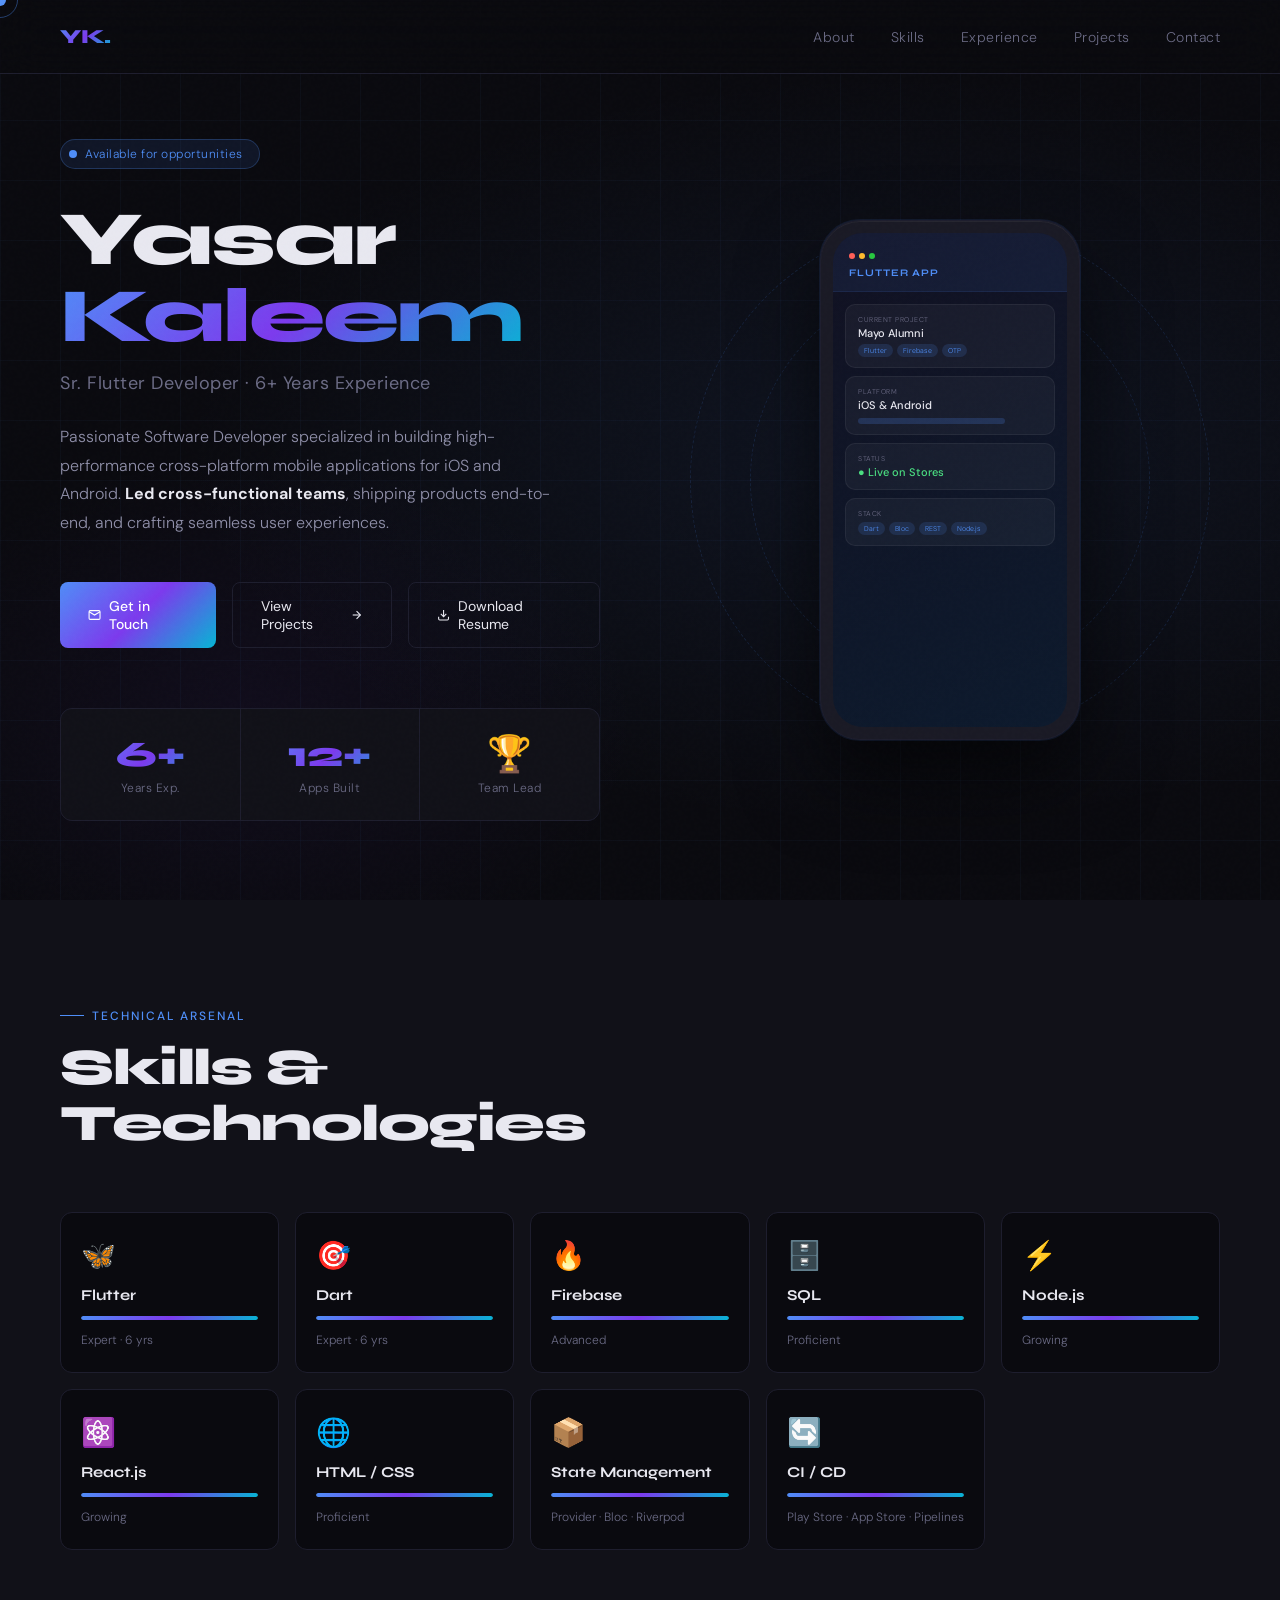
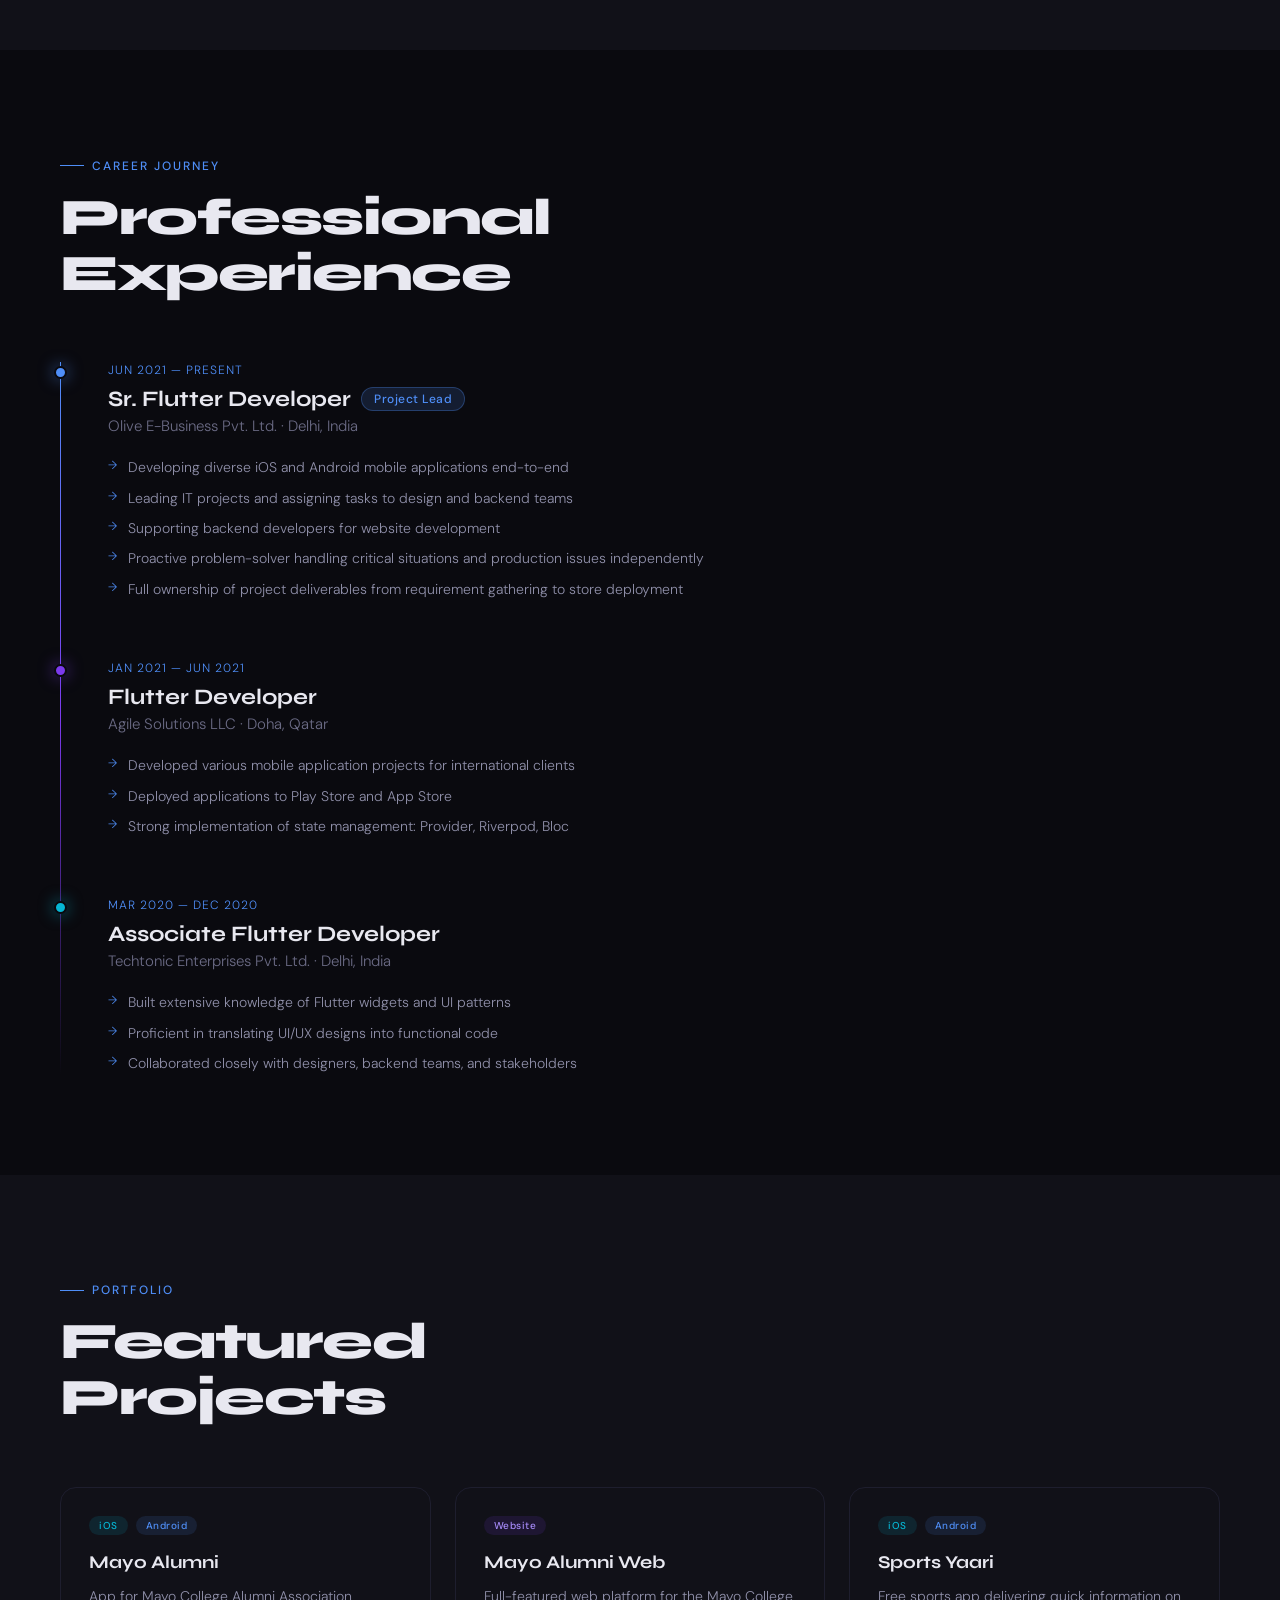
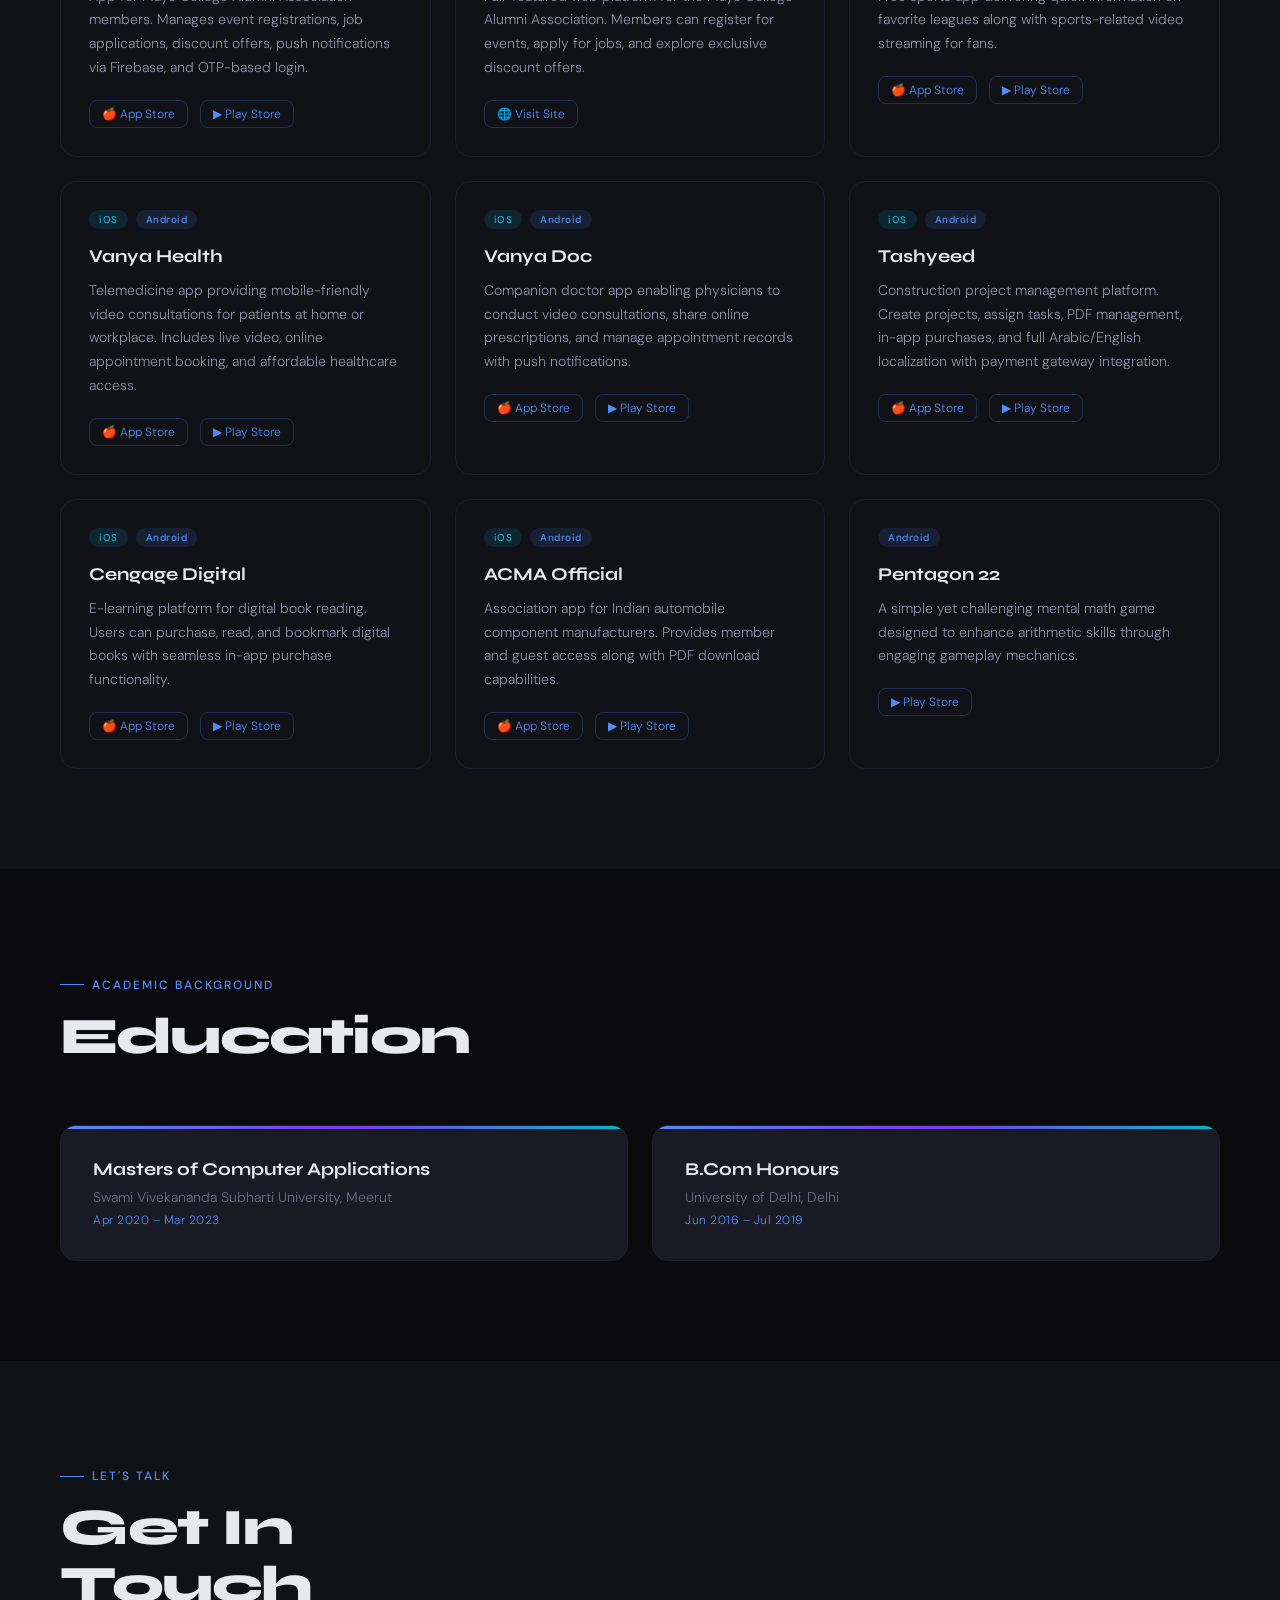
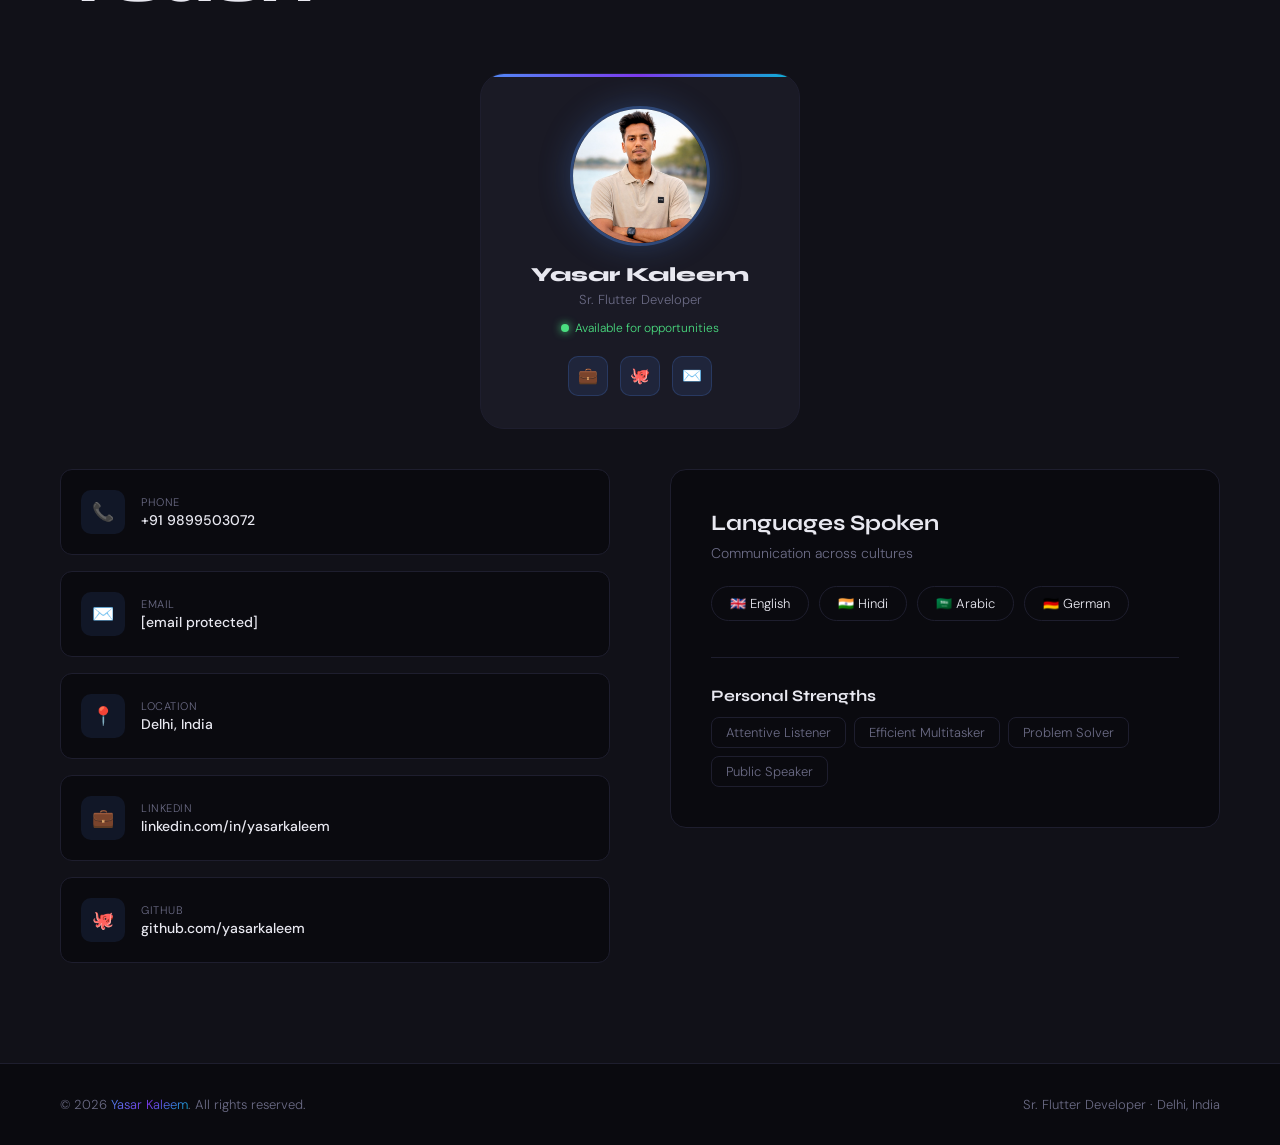
==== index.html @ a2f855cd "some fixes" ====
<!DOCTYPE html>
<html lang="en">
<head>
  <meta charset="UTF-8" />
  <meta name="viewport" content="width=device-width, initial-scale=1.0" />
  <title>Yasar Kaleem — Sr. Flutter Developer</title>
  <link
    href="https://fonts.googleapis.com/css2?family=Syne:wght@400;600;700;800&family=DM+Sans:wght@300;400;500&display=swap"
    rel="stylesheet"
  />
    <link rel="stylesheet" href="style.css" />
</head>
<body>

  <!-- Custom Cursor -->
  <div class="cursor" id="cursor"></div>
  <div class="cursor-trail" id="trail"></div>

  <!-- ============================================================
       NAV
  ============================================================ -->
  <nav class="nav">
    <a href="#about" class="nav__logo gradient-text">YK.</a>
    <ul class="nav__links">
      <li><a href="#about">About</a></li>
      <li><a href="#skills">Skills</a></li>
      <li><a href="#experience">Experience</a></li>
      <li><a href="#projects">Projects</a></li>
      <li><a href="#contact">Contact</a></li>
    </ul>
  </nav>

  <!-- ============================================================
       HERO
  ============================================================ -->
  <section class="hero" id="about">
    <div class="hero__bg"></div>
    <div class="hero__grid"></div>

    <div class="hero__content">
      <!-- Left: Text -->
      <div>
        <div class="hero__badge">
          <span class="hero__badge-dot"></span>
          Available for opportunities
        </div>

        <h1 class="hero__name">
          Yasar<br />
          <span class="gradient-text">Kaleem</span>
        </h1>

        <p class="hero__title">Sr. Flutter Developer · 6+ Years Experience</p>

        <p class="hero__desc">
          Passionate Software Developer specialized in building high-performance
          cross-platform mobile applications for iOS and Android.
          <strong>Led cross-functional teams</strong>, shipping products
          end-to-end, and crafting seamless user experiences.
        </p>

        <div class="hero__ctas">
          <a href="/cdn-cgi/l/email-protection#3d44565c5158585004057d5a505c5451135e5250" class="btn btn--primary">
            <svg width="14" height="14" viewBox="0 0 24 24" fill="none" stroke="currentColor" stroke-width="2">
              <path d="M4 4h16c1.1 0 2 .9 2 2v12c0 1.1-.9 2-2 2H4c-1.1 0-2-.9-2-2V6c0-1.1.9-2 2-2z"/>
              <polyline points="22,6 12,12 2,6"/>
            </svg>
            Get in Touch
          </a>
          <a href="#projects" class="btn btn--outline">
            View Projects
            <svg width="14" height="14" viewBox="0 0 24 24" fill="none" stroke="currentColor" stroke-width="2">
              <line x1="5" y1="12" x2="19" y2="12"/>
              <polyline points="12 5 19 12 12 19"/>
            </svg>
          </a>
          <a href="[data-uri]" download="Yasar_Kaleem_Resume.pdf" class="btn btn--outline">
            <svg width="14" height="14" viewBox="0 0 24 24" fill="none" stroke="currentColor" stroke-width="2">
              <path d="M21 15v4a2 2 0 0 1-2 2H5a2 2 0 0 1-2-2v-4"/>
              <polyline points="7 10 12 15 17 10"/>
              <line x1="12" y1="15" x2="12" y2="3"/>
            </svg>
            Download Resume
          </a>

        </div>

        <div class="hero__stats">
          <div class="stat">
            <div class="stat__num gradient-text">6+</div>
            <div class="stat__label">Years Exp.</div>
          </div>
          <div class="stat">
            <div class="stat__num gradient-text">12+</div>
            <div class="stat__label">Apps Built</div>
          </div>
          <div class="stat">
            <div class="stat__num">🏆</div>
            <div class="stat__label">Team Lead</div>
          </div>
        </div>
      </div>

      <!-- Right: Phone Mockup -->
      <div class="hero__visual">
        <div class="hero__visual-wrap">
          <div class="orbit-ring orbit-ring--sm"><div class="orbit-dot"></div></div>
          <div class="orbit-ring orbit-ring--lg"></div>

          <div class="phone">
            <div class="phone__screen">
              <div class="phone__header">
                <div class="phone__dots">
                  <div class="phone__dot phone__dot--red"></div>
                  <div class="phone__dot phone__dot--yellow"></div>
                  <div class="phone__dot phone__dot--green"></div>
                </div>
                <div class="phone__app-name">FLUTTER APP</div>
              </div>
              <div class="phone__body">
                <div class="phone__card">
                  <div class="phone__card-label">Current Project</div>
                  <div class="phone__card-val">Mayo Alumni</div>
                  <div class="phone__tags">
                    <span class="phone__tag">Flutter</span>
                    <span class="phone__tag">Firebase</span>
                    <span class="phone__tag">OTP</span>
                  </div>
                </div>
                <div class="phone__card">
                  <div class="phone__card-label">Platform</div>
                  <div class="phone__card-val">iOS &amp; Android</div>
                  <div class="phone__shimmer"></div>
                </div>
                <div class="phone__card">
                  <div class="phone__card-label">Status</div>
                  <div class="phone__card-val phone__card-val--success">● Live on Stores</div>
                </div>
                <div class="phone__card">
                  <div class="phone__card-label">Stack</div>
                  <div class="phone__tags">
                    <span class="phone__tag">Dart</span>
                    <span class="phone__tag">Bloc</span>
                    <span class="phone__tag">REST</span>
                    <span class="phone__tag">Node.js</span>
                  </div>
                </div>
              </div>
            </div>
          </div>
        </div>
      </div>
    </div>
  </section>

  <!-- ============================================================
       SKILLS
  ============================================================ -->
  <section class="skills-section" id="skills">
    <div class="section-inner">
      <p class="section-tag reveal">Technical Arsenal</p>
      <h2 class="section-title reveal">Skills &amp;<br />Technologies</h2>

      <div class="skills-grid">
        <div class="skill-card reveal">
          <span class="skill-card__icon">🦋</span>
          <span class="skill-card__name">Flutter</span>
          <div class="skill-card__bar"><div class="skill-card__fill gradient-bar" data-width="95%"></div></div>
          <span class="skill-card__pct">Expert · 6 yrs</span>
        </div>
        <div class="skill-card reveal">
          <span class="skill-card__icon">🎯</span>
          <span class="skill-card__name">Dart</span>
          <div class="skill-card__bar"><div class="skill-card__fill gradient-bar" data-width="93%"></div></div>
          <span class="skill-card__pct">Expert · 6 yrs</span>
        </div>
        <div class="skill-card reveal">
          <span class="skill-card__icon">🔥</span>
          <span class="skill-card__name">Firebase</span>
          <div class="skill-card__bar"><div class="skill-card__fill gradient-bar" data-width="85%"></div></div>
          <span class="skill-card__pct">Advanced</span>
        </div>
        <div class="skill-card reveal">
          <span class="skill-card__icon">🗄️</span>
          <span class="skill-card__name">SQL</span>
          <div class="skill-card__bar"><div class="skill-card__fill gradient-bar" data-width="75%"></div></div>
          <span class="skill-card__pct">Proficient</span>
        </div>
        <div class="skill-card reveal">
          <span class="skill-card__icon">⚡</span>
          <span class="skill-card__name">Node.js</span>
          <div class="skill-card__bar"><div class="skill-card__fill gradient-bar" data-width="65%"></div></div>
          <span class="skill-card__pct">Growing</span>
        </div>
        <div class="skill-card reveal">
          <span class="skill-card__icon">⚛️</span>
          <span class="skill-card__name">React.js</span>
          <div class="skill-card__bar"><div class="skill-card__fill gradient-bar" data-width="60%"></div></div>
          <span class="skill-card__pct">Growing</span>
        </div>
        <div class="skill-card reveal">
          <span class="skill-card__icon">🌐</span>
          <span class="skill-card__name">HTML / CSS</span>
          <div class="skill-card__bar"><div class="skill-card__fill gradient-bar" data-width="70%"></div></div>
          <span class="skill-card__pct">Proficient</span>
        </div>
        <div class="skill-card reveal">
          <span class="skill-card__icon">📦</span>
          <span class="skill-card__name">State Management</span>
          <div class="skill-card__bar"><div class="skill-card__fill gradient-bar" data-width="90%"></div></div>
          <span class="skill-card__pct">Provider · Bloc · Riverpod</span>
        </div>
        <div class="skill-card reveal">
          <span class="skill-card__icon">🔄</span>
          <span class="skill-card__name">CI / CD</span>
          <div class="skill-card__bar"><div class="skill-card__fill gradient-bar" data-width="75%"></div></div>
          <span class="skill-card__pct">Play Store · App Store · Pipelines</span>
        </div>
      </div>
    </div>
  </section>

  <!-- ============================================================
       EXPERIENCE
  ============================================================ -->
  <section class="experience-section" id="experience">
    <div class="section-inner">
      <p class="section-tag reveal">Career Journey</p>
      <h2 class="section-title reveal">Professional<br />Experience</h2>

      <div class="timeline">

        <div class="timeline__item reveal">
          <div class="timeline__dot"></div>
          <p class="timeline__period">Jun 2021 — Present</p>
          <h3 class="timeline__role">
            Sr. Flutter Developer
            <span class="timeline__badge">Project Lead</span>
          </h3>
          <p class="timeline__company">Olive E-Business Pvt. Ltd. · Delhi, India</p>
          <ul class="timeline__bullets">
            <li>Developing diverse iOS and Android mobile applications end-to-end</li>
            <li>Leading IT projects and assigning tasks to design and backend teams</li>
            <li>Supporting backend developers for website development</li>
            <li>Proactive problem-solver handling critical situations and production issues independently</li>
            <li>Full ownership of project deliverables from requirement gathering to store deployment</li>
          </ul>
        </div>

        <div class="timeline__item reveal">
          <div class="timeline__dot timeline__dot--purple"></div>
          <p class="timeline__period">Jan 2021 — Jun 2021</p>
          <h3 class="timeline__role">Flutter Developer</h3>
          <p class="timeline__company">Agile Solutions LLC · Doha, Qatar</p>
          <ul class="timeline__bullets">
            <li>Developed various mobile application projects for international clients</li>
            <li>Deployed applications to Play Store and App Store</li>
            <li>Strong implementation of state management: Provider, Riverpod, Bloc</li>
          </ul>
        </div>

        <div class="timeline__item reveal">
          <div class="timeline__dot timeline__dot--cyan"></div>
          <p class="timeline__period">Mar 2020 — Dec 2020</p>
          <h3 class="timeline__role">Associate Flutter Developer</h3>
          <p class="timeline__company">Techtonic Enterprises Pvt. Ltd. · Delhi, India</p>
          <ul class="timeline__bullets">
            <li>Built extensive knowledge of Flutter widgets and UI patterns</li>
            <li>Proficient in translating UI/UX designs into functional code</li>
            <li>Collaborated closely with designers, backend teams, and stakeholders</li>
          </ul>
        </div>

      </div>
    </div>
  </section>

  <!-- ============================================================
       PROJECTS
  ============================================================ -->
  <section class="projects-section" id="projects">
    <div class="section-inner">
      <p class="section-tag reveal">Portfolio</p>
      <h2 class="section-title reveal">Featured<br />Projects</h2>

      <div class="projects-grid">

        <article class="project-card reveal">
          <div class="project-card__platforms">
            <span class="badge badge--ios">iOS</span>
            <span class="badge badge--android">Android</span>
          </div>
          <h3 class="project-card__name">Mayo Alumni</h3>
          <p class="project-card__desc">App for Mayo College Alumni Association members. Manages event registrations, job applications, discount offers, push notifications via Firebase, and OTP-based login.</p>
          <div class="project-card__links">
            <a href="https://apps.apple.com/ae/app/mayo-alumni/id1582984503" target="_blank" class="store-link">🍎 App Store</a>
            <a href="https://play.google.com/store/apps/details?id=com.mayoAlumni" target="_blank" class="store-link">▶ Play Store</a>
          </div>
        </article>

        <article class="project-card reveal">
          <div class="project-card__platforms">
            <span class="badge badge--web">Website</span>
          </div>
          <h3 class="project-card__name">Mayo Alumni Web</h3>
          <p class="project-card__desc">Full-featured web platform for the Mayo College Alumni Association. Members can register for events, apply for jobs, and explore exclusive discount offers.</p>
          <div class="project-card__links">
            <a href="https://mayoalumni.in" target="_blank" class="store-link">🌐 Visit Site</a>
          </div>
        </article>

        <article class="project-card reveal">
          <div class="project-card__platforms">
            <span class="badge badge--ios">iOS</span>
            <span class="badge badge--android">Android</span>
          </div>
          <h3 class="project-card__name">Sports Yaari</h3>
          <p class="project-card__desc">Free sports app delivering quick information on favorite leagues along with sports-related video streaming for fans.</p>
          <div class="project-card__links">
            <a href="https://apps.apple.com/us/app/sports-yaari/id1641888013" target="_blank" class="store-link">🍎 App Store</a>
            <a href="https://play.google.com/store/apps/details?id=com.sportsyaari" target="_blank" class="store-link">▶ Play Store</a>
          </div>
        </article>

        <article class="project-card reveal">
          <div class="project-card__platforms">
            <span class="badge badge--ios">iOS</span>
            <span class="badge badge--android">Android</span>
          </div>
          <h3 class="project-card__name">Vanya Health</h3>
          <p class="project-card__desc">Telemedicine app providing mobile-friendly video consultations for patients at home or workplace. Includes live video, online appointment booking, and affordable healthcare access.</p>
          <div class="project-card__links">
            <a href="https://apps.apple.com/in/app/vanya-health/id1536718041" target="_blank" class="store-link">🍎 App Store</a>
            <a href="https://play.google.com/store/apps/details?id=com.VanyaHealth" target="_blank" class="store-link">▶ Play Store</a>
          </div>
        </article>

        <article class="project-card reveal">
          <div class="project-card__platforms">
            <span class="badge badge--ios">iOS</span>
            <span class="badge badge--android">Android</span>
          </div>
          <h3 class="project-card__name">Vanya Doc</h3>
          <p class="project-card__desc">Companion doctor app enabling physicians to conduct video consultations, share online prescriptions, and manage appointment records with push notifications.</p>
          <div class="project-card__links">
            <a href="https://apps.apple.com/in/app/vanya-doc/id1537528923" target="_blank" class="store-link">🍎 App Store</a>
            <a href="https://play.google.com/store/apps/details?id=com.vanyadoc" target="_blank" class="store-link">▶ Play Store</a>
          </div>
        </article>

        <article class="project-card reveal">
          <div class="project-card__platforms">
            <span class="badge badge--ios">iOS</span>
            <span class="badge badge--android">Android</span>
          </div>
          <h3 class="project-card__name">Tashyeed</h3>
          <p class="project-card__desc">Construction project management platform. Create projects, assign tasks, PDF management, in-app purchases, and full Arabic/English localization with payment gateway integration.</p>
          <div class="project-card__links">
            <a href="https://apps.apple.com/us/app/tashyeed/id1572184424" target="_blank" class="store-link">🍎 App Store</a>
            <a href="https://play.google.com/store/apps/details?id=com.tashyeed.tashyeed_app" target="_blank" class="store-link">▶ Play Store</a>
          </div>
        </article>

        <article class="project-card reveal">
          <div class="project-card__platforms">
            <span class="badge badge--ios">iOS</span>
            <span class="badge badge--android">Android</span>
          </div>
          <h3 class="project-card__name">Cengage Digital</h3>
          <p class="project-card__desc">E-learning platform for digital book reading. Users can purchase, read, and bookmark digital books with seamless in-app purchase functionality.</p>
          <div class="project-card__links">
            <a href="https://apps.apple.com/in/app/cengage-digital/id1591562294" target="_blank" class="store-link">🍎 App Store</a>
            <a href="https://play.google.com/store/apps/details?id=com.cengage.Cengage" target="_blank" class="store-link">▶ Play Store</a>
          </div>
        </article>

        <article class="project-card reveal">
          <div class="project-card__platforms">
            <span class="badge badge--ios">iOS</span>
            <span class="badge badge--android">Android</span>
          </div>
          <h3 class="project-card__name">ACMA Official</h3>
          <p class="project-card__desc">Association app for Indian automobile component manufacturers. Provides member and guest access along with PDF download capabilities.</p>
          <div class="project-card__links">
            <a href="https://apps.apple.com/in/app/acma-india/id1542931076" target="_blank" class="store-link">🍎 App Store</a>
            <a href="https://play.google.com/store/apps/details?id=com.acma.acma" target="_blank" class="store-link">▶ Play Store</a>
          </div>
        </article>

        <article class="project-card reveal">
          <div class="project-card__platforms">
            <span class="badge badge--android">Android</span>
          </div>
          <h3 class="project-card__name">Pentagon 22</h3>
          <p class="project-card__desc">A simple yet challenging mental math game designed to enhance arithmetic skills through engaging gameplay mechanics.</p>
          <div class="project-card__links">
            <a href="https://play.google.com/store/apps/details?id=com.pentagon.pentagon" target="_blank" class="store-link">▶ Play Store</a>
          </div>
        </article>

      </div>
    </div>
  </section>

  <!-- ============================================================
       EDUCATION
  ============================================================ -->
  <section class="education-section" id="education">
    <div class="section-inner">
      <p class="section-tag reveal">Academic Background</p>
      <h2 class="section-title reveal">Education</h2>

      <div class="edu-grid">
        <div class="edu-card reveal">
          <h3 class="edu-card__degree">Masters of Computer Applications</h3>
          <p class="edu-card__school">Swami Vivekananda Subharti University, Meerut</p>
          <p class="edu-card__period">Apr 2020 – Mar 2023</p>
        </div>
        <div class="edu-card reveal">
          <h3 class="edu-card__degree">B.Com Honours</h3>
          <p class="edu-card__school">University of Delhi, Delhi</p>
          <p class="edu-card__period">Jun 2016 – Jul 2019</p>
        </div>
      </div>
    </div>
  </section>

  <!-- ============================================================
       CONTACT
  ============================================================ -->
  <section class="contact-section" id="contact">
    <div class="section-inner">
      <p class="section-tag reveal">Let's Talk</p>
      <h2 class="section-title reveal">Get In<br />Touch</h2>

      <!-- Profile Card (photo) -->
      <div class="profile-card reveal">
        <div class="profile-card__photo">
          <img src="[data-uri]" alt="Yasar Kaleem" />
        </div>
        <div class="profile-card__info">
          <p class="profile-card__name">Yasar Kaleem</p>
          <p class="profile-card__title">Sr. Flutter Developer</p>
          <p class="profile-card__status">
            <span class="status-dot"></span>
            Available for opportunities
          </p>
        </div>
        <div class="profile-card__actions">
          <a href="https://www.linkedin.com/in/yasarkaleem/" target="_blank" class="icon-btn" title="LinkedIn">💼</a>
          <a href="https://github.com/yasarkaleem" target="_blank" class="icon-btn" title="GitHub">🐙</a>
          <a href="/cdn-cgi/l/email-protection#e1988a808d84848cd8d9a1868c80888dcf828e8c" class="icon-btn" title="Email">✉️</a>
        </div>
      </div>

      <!-- Contact Grid -->
      <div class="contact-grid">
        <div class="contact-list reveal">
          <div class="contact-item">
            <div class="contact-item__icon">📞</div>
            <div>
              <p class="contact-item__label">Phone</p>
              <p class="contact-item__value"><a href="tel:+919899503072">+91 9899503072</a></p>
            </div>
          </div>
          <div class="contact-item">
            <div class="contact-item__icon">✉️</div>
            <div>
              <p class="contact-item__label">Email</p>
              <p class="contact-item__value"><a href="/cdn-cgi/l/email-protection#11687a707d74747c282951767c70787d3f727e7c"><span class="__cf_email__" data-cfemail="047d6f65686161693d3c446369656d682a676b69">[email&#160;protected]</span></a></p>
            </div>
          </div>
          <div class="contact-item">
            <div class="contact-item__icon">📍</div>
            <div>
              <p class="contact-item__label">Location</p>
              <p class="contact-item__value">Delhi, India</p>
            </div>
          </div>
          <div class="contact-item">
            <div class="contact-item__icon">💼</div>
            <div>
              <p class="contact-item__label">LinkedIn</p>
              <p class="contact-item__value"><a href="https://www.linkedin.com/in/yasarkaleem/" target="_blank">linkedin.com/in/yasarkaleem</a></p>
            </div>
          </div>
          <div class="contact-item">
            <div class="contact-item__icon">🐙</div>
            <div>
              <p class="contact-item__label">GitHub</p>
              <p class="contact-item__value"><a href="https://github.com/yasarkaleem" target="_blank">github.com/yasarkaleem</a></p>
            </div>
          </div>
        </div>

        <div class="reveal">
          <div class="extras-card">
            <h3 class="extras-card__heading">Languages Spoken</h3>
            <p class="extras-card__sub">Communication across cultures</p>
            <ul class="lang-list">
              <li class="lang-chip">🇬🇧 English</li>
              <li class="lang-chip">🇮🇳 Hindi</li>
              <li class="lang-chip">🇸🇦 Arabic</li>
              <li class="lang-chip">🇩🇪 German</li>
            </ul>
            <div class="extras-divider">
              <h4 class="extras-divider__heading">Personal Strengths</h4>
              <ul class="strengths-list">
                <li class="strength-chip">Attentive Listener</li>
                <li class="strength-chip">Efficient Multitasker</li>
                <li class="strength-chip">Problem Solver</li>
                <li class="strength-chip">Public Speaker</li>
              </ul>
            </div>
          </div>
        </div>
      </div>
    </div>
  </section>

  <!-- ============================================================
       FOOTER
  ============================================================ -->
  <footer class="footer">
    <p class="footer__copy">© 2026 <span class="gradient-text">Yasar Kaleem</span>. All rights reserved.</p>
    <p class="footer__sub">Sr. Flutter Developer · Delhi, India</p>
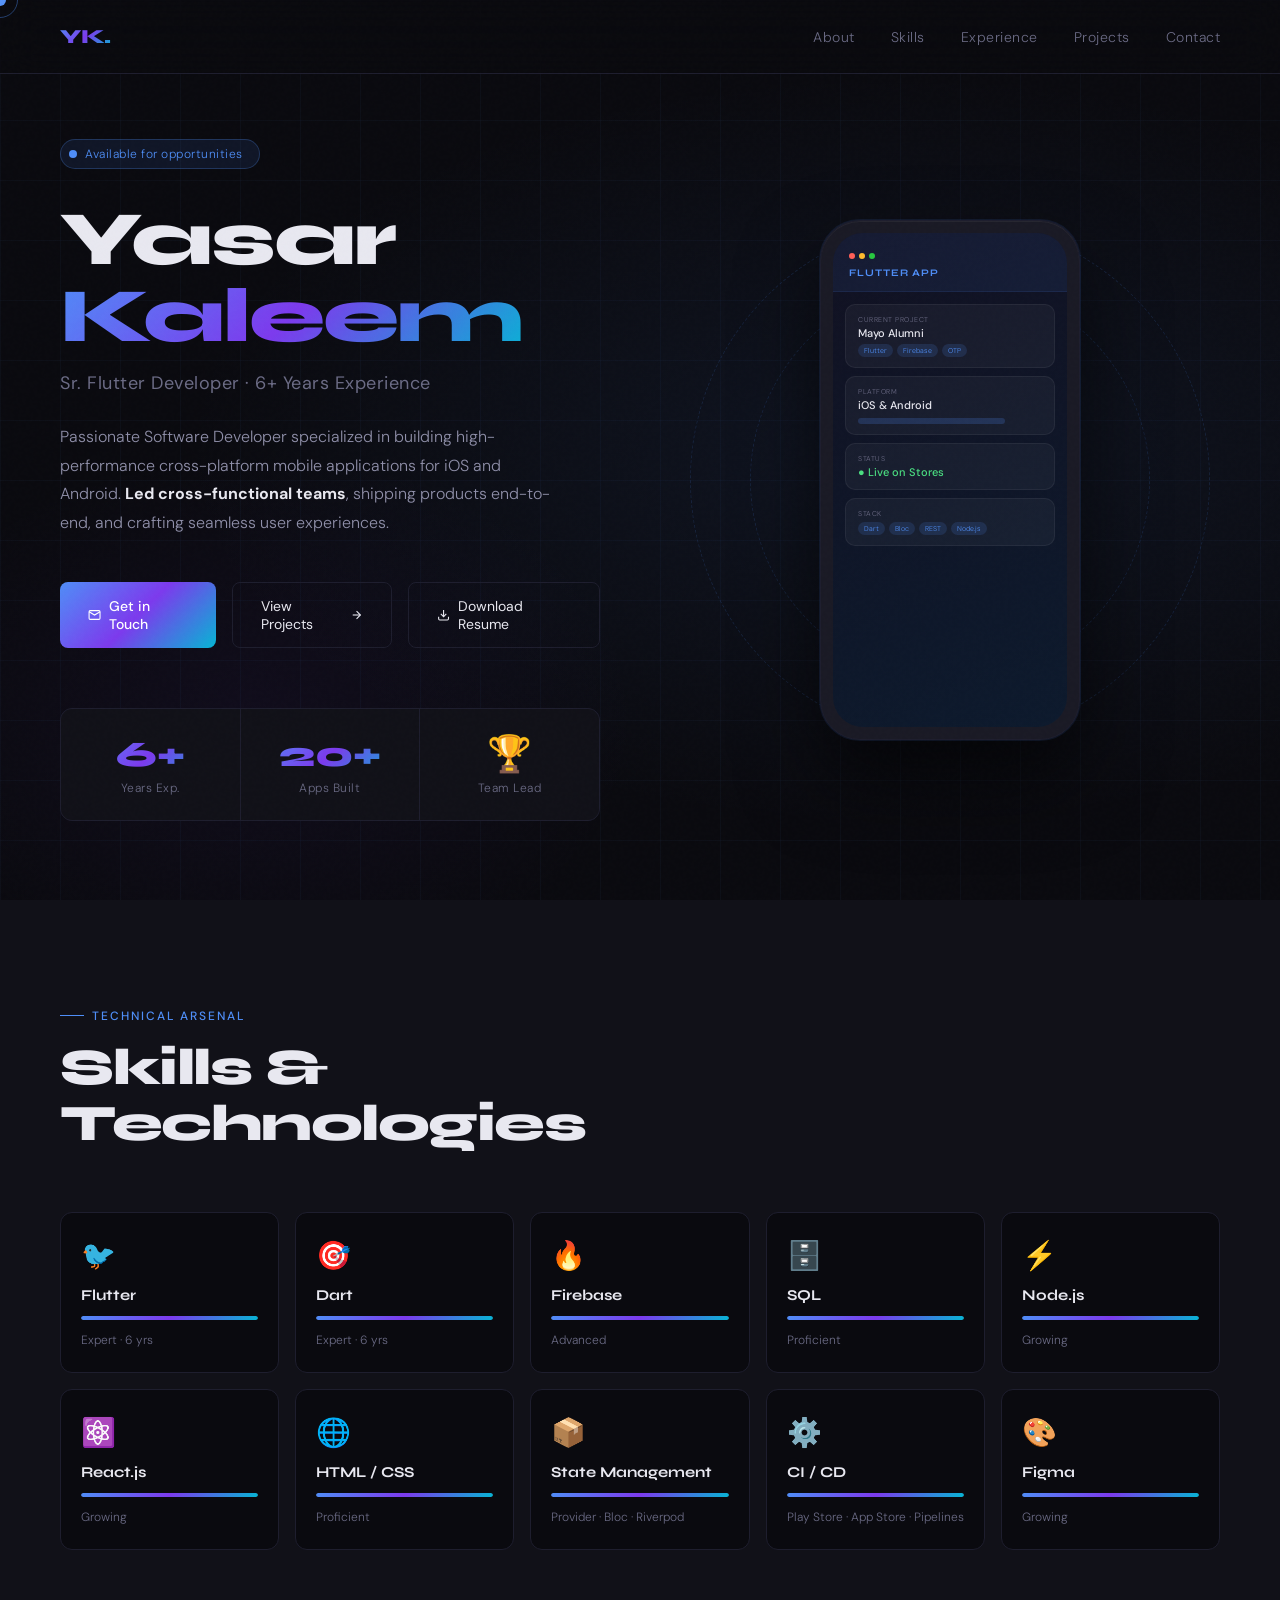
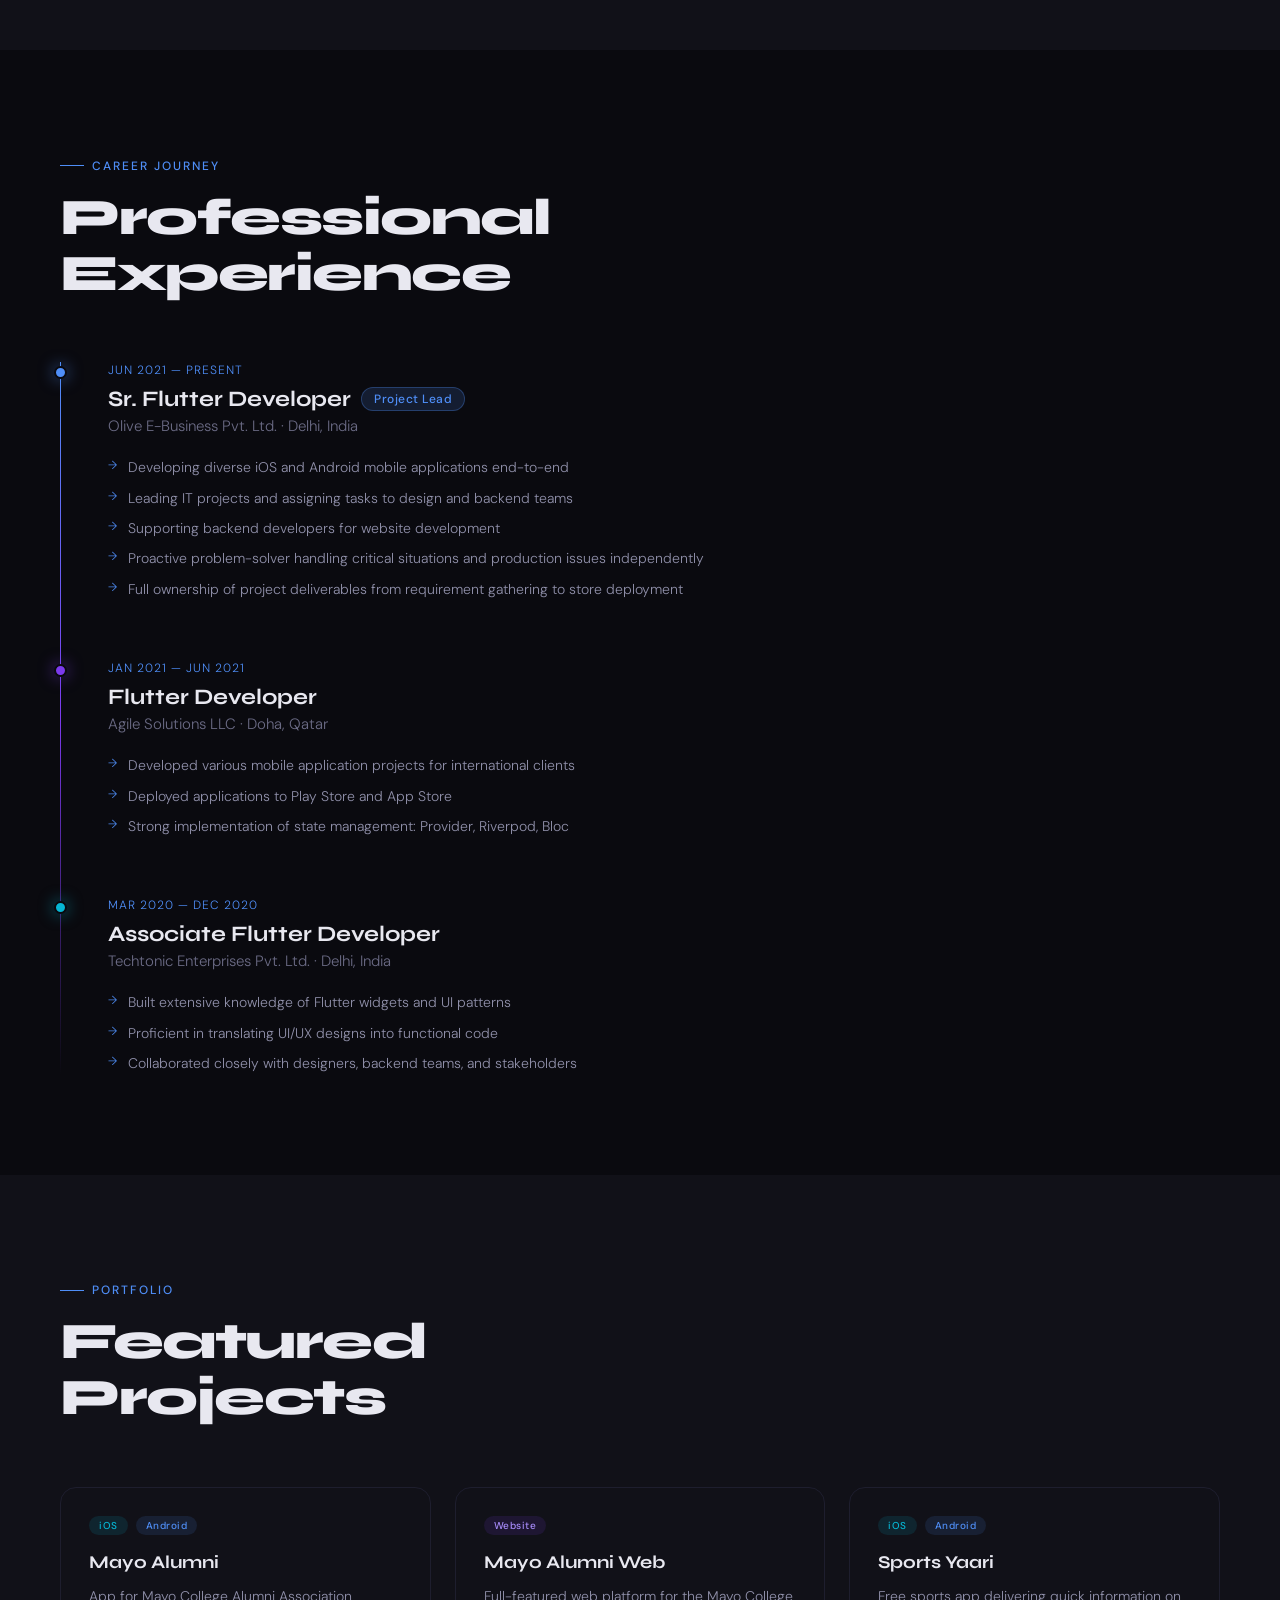
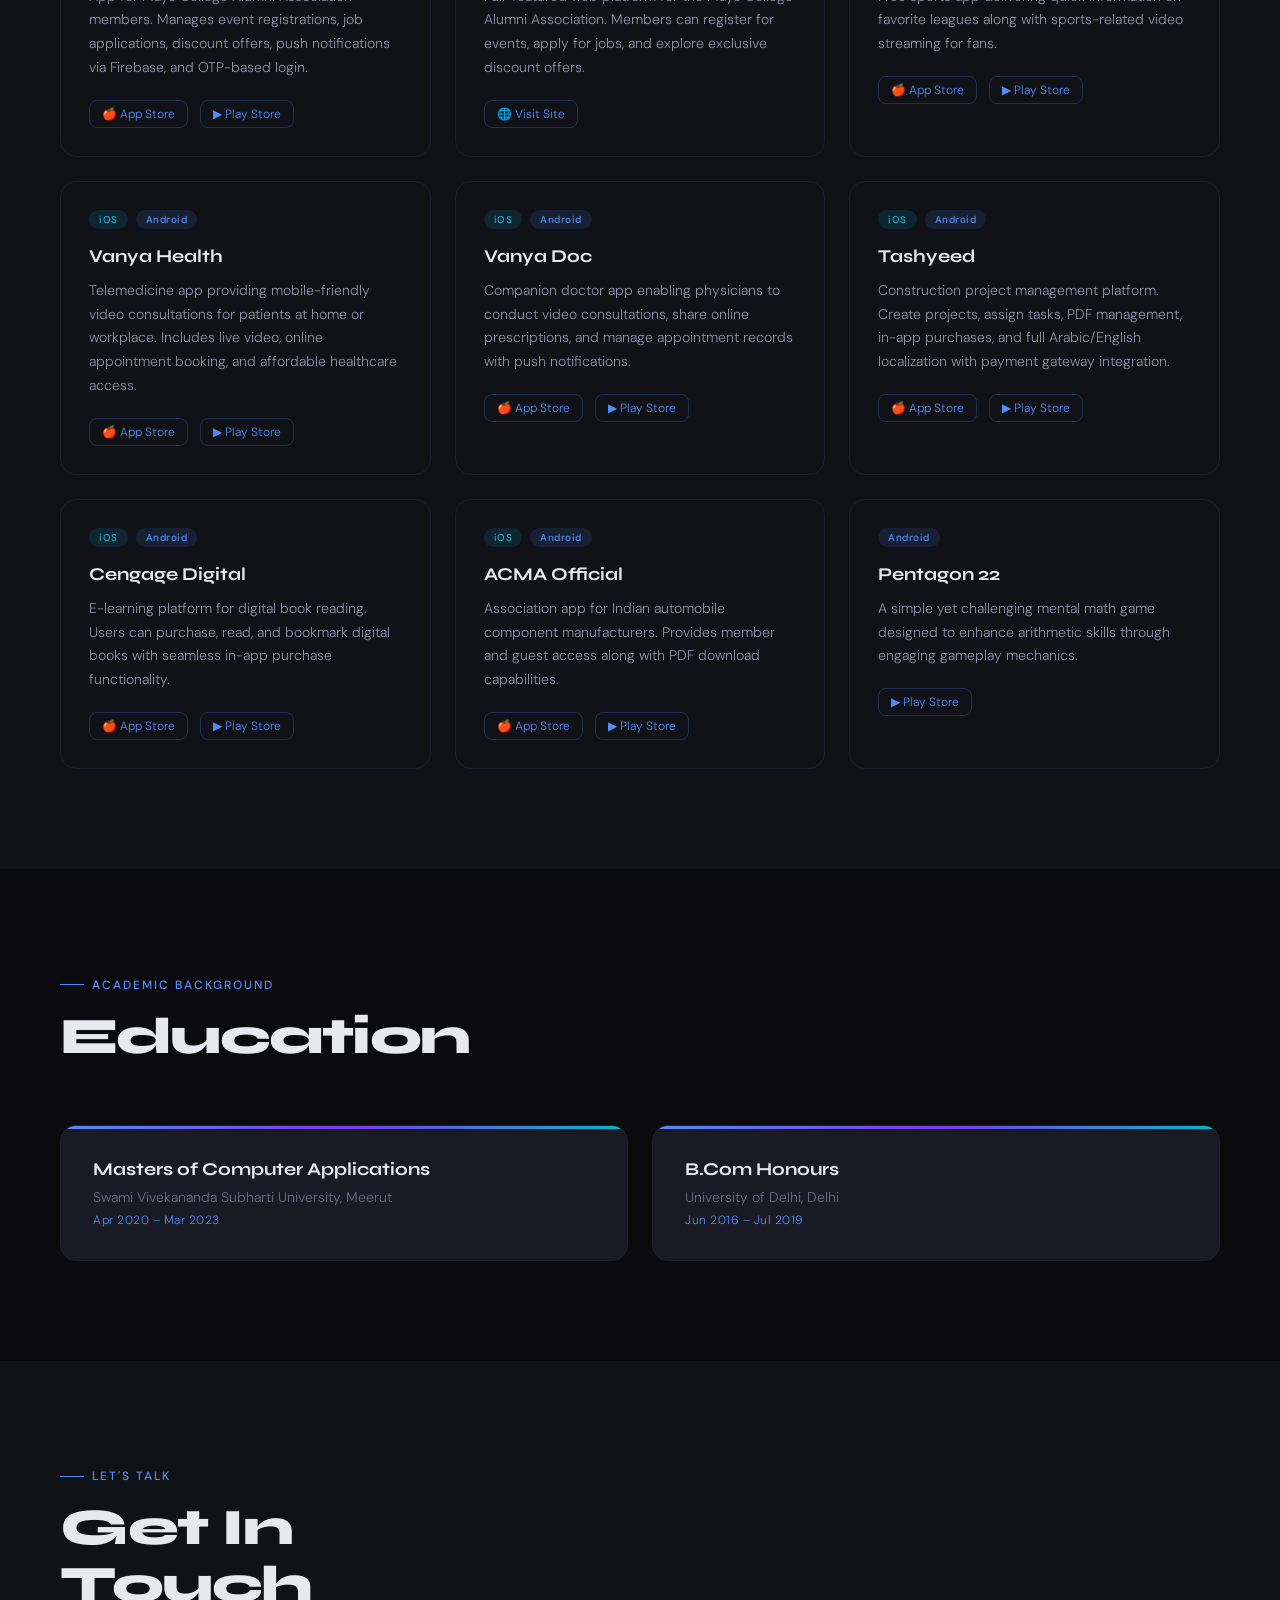
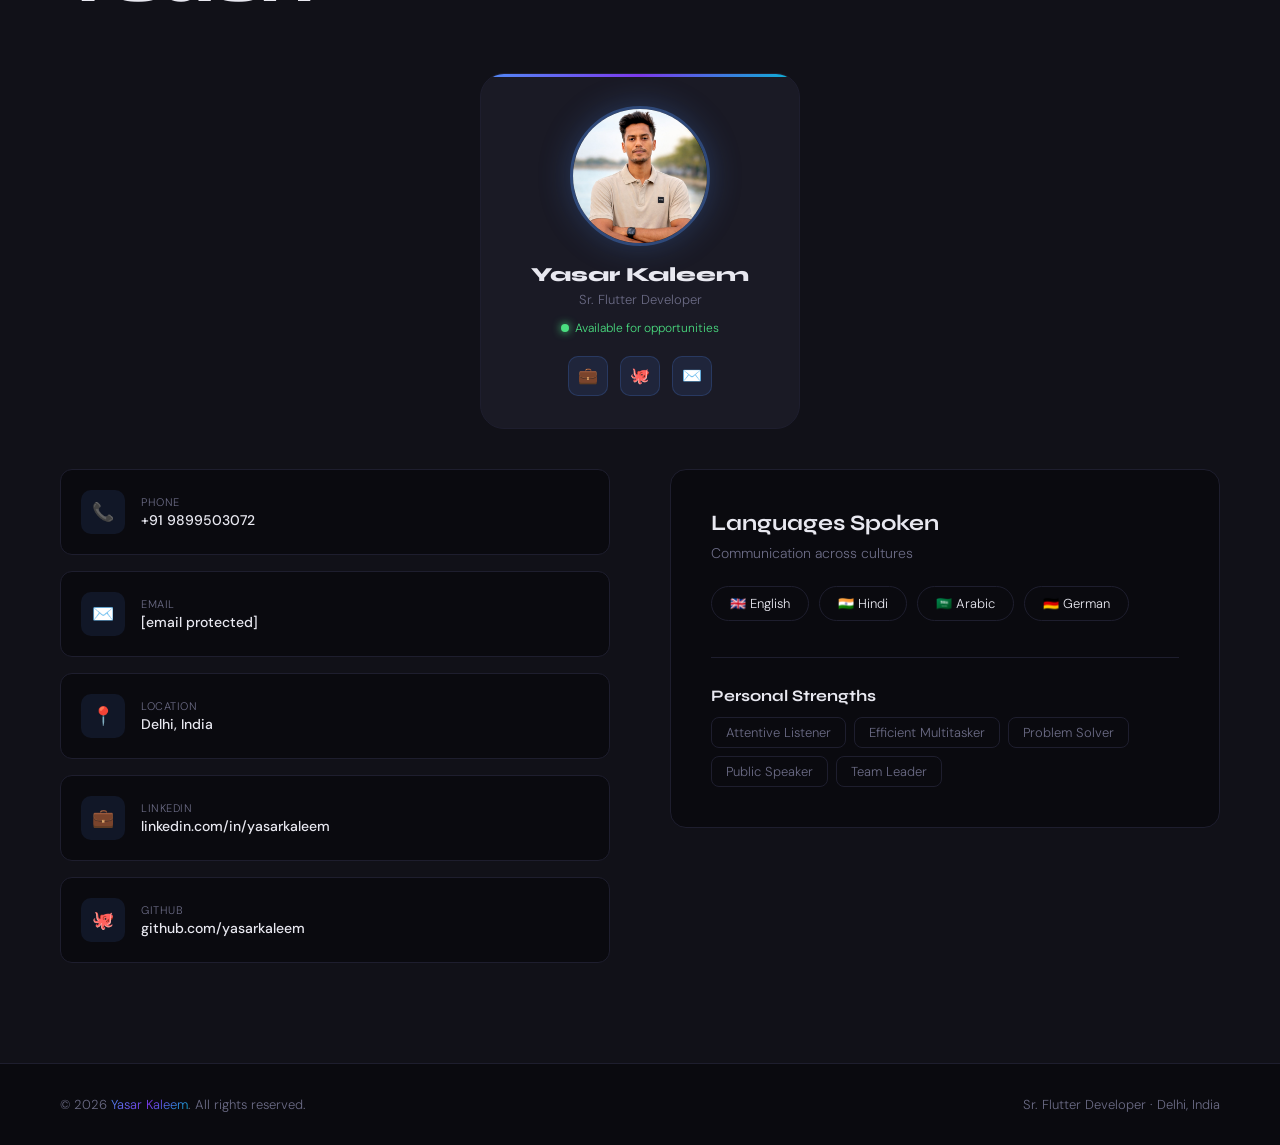
==== commit 2a867135: "some fixes" ====
--- a/index.html
+++ b/index.html
@@ -91,7 +91,7 @@
             <div class="stat__label">Years Exp.</div>
           </div>
           <div class="stat">
-            <div class="stat__num gradient-text">12+</div>
+            <div class="stat__num gradient-text">20+</div>
             <div class="stat__label">Apps Built</div>
           </div>
           <div class="stat">
@@ -163,7 +163,7 @@
 
       <div class="skills-grid">
         <div class="skill-card reveal">
-          <span class="skill-card__icon">🦋</span>
+          <span class="skill-card__icon">🐦</span>
           <span class="skill-card__name">Flutter</span>
           <div class="skill-card__bar"><div class="skill-card__fill gradient-bar" data-width="95%"></div></div>
           <span class="skill-card__pct">Expert · 6 yrs</span>
@@ -211,10 +211,16 @@
           <span class="skill-card__pct">Provider · Bloc · Riverpod</span>
         </div>
         <div class="skill-card reveal">
-          <span class="skill-card__icon">🔄</span>
+          <span class="skill-card__icon">⚙️</span>
           <span class="skill-card__name">CI / CD</span>
           <div class="skill-card__bar"><div class="skill-card__fill gradient-bar" data-width="75%"></div></div>
           <span class="skill-card__pct">Play Store · App Store · Pipelines</span>
+        </div>
+         <div class="skill-card reveal">
+          <span class="skill-card__icon">🎨</span>
+          <span class="skill-card__name">Figma</span>
+          <div class="skill-card__bar"><div class="skill-card__fill gradient-bar" data-width="75%"></div></div>
+          <span class="skill-card__pct">Growing</span>
         </div>
       </div>
     </div>
@@ -510,6 +516,7 @@
                 <li class="strength-chip">Efficient Multitasker</li>
                 <li class="strength-chip">Problem Solver</li>
                 <li class="strength-chip">Public Speaker</li>
+                <li class="strength-chip">Team Leader</li>
               </ul>
             </div>
           </div>
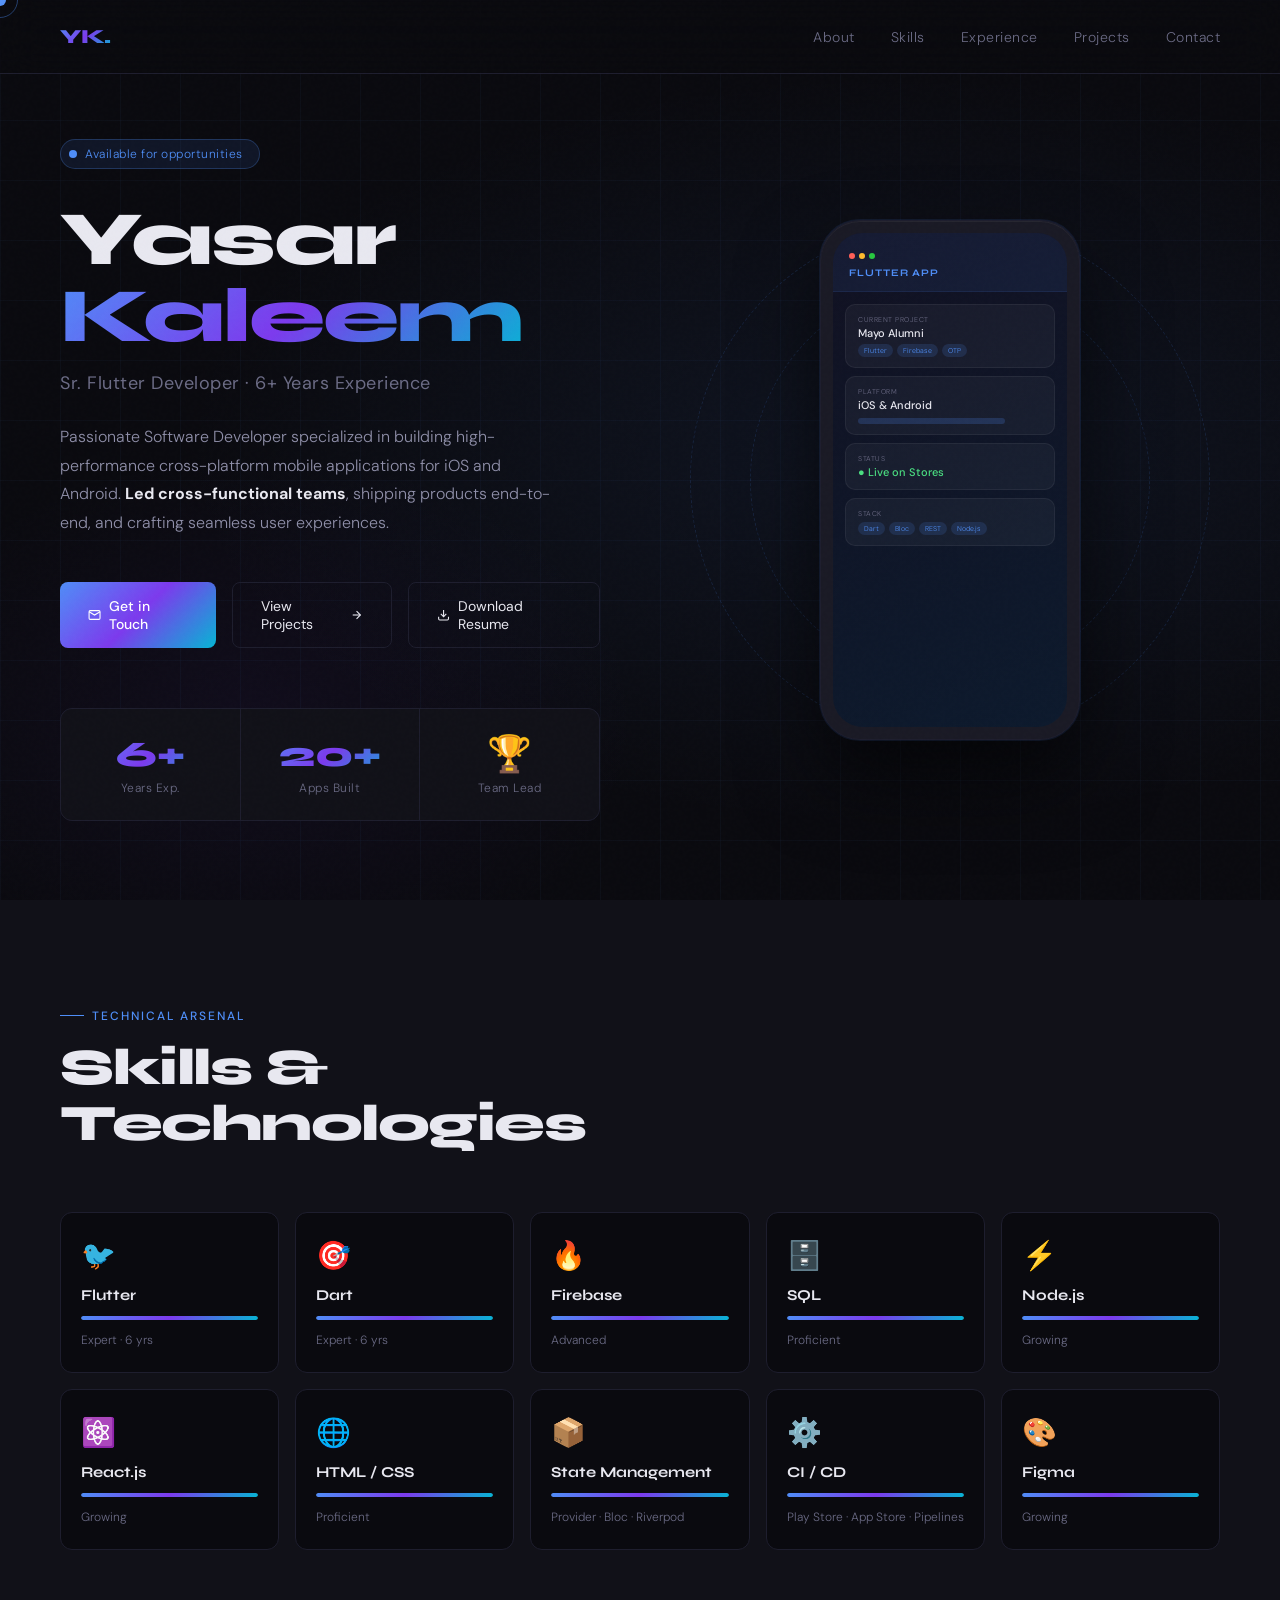
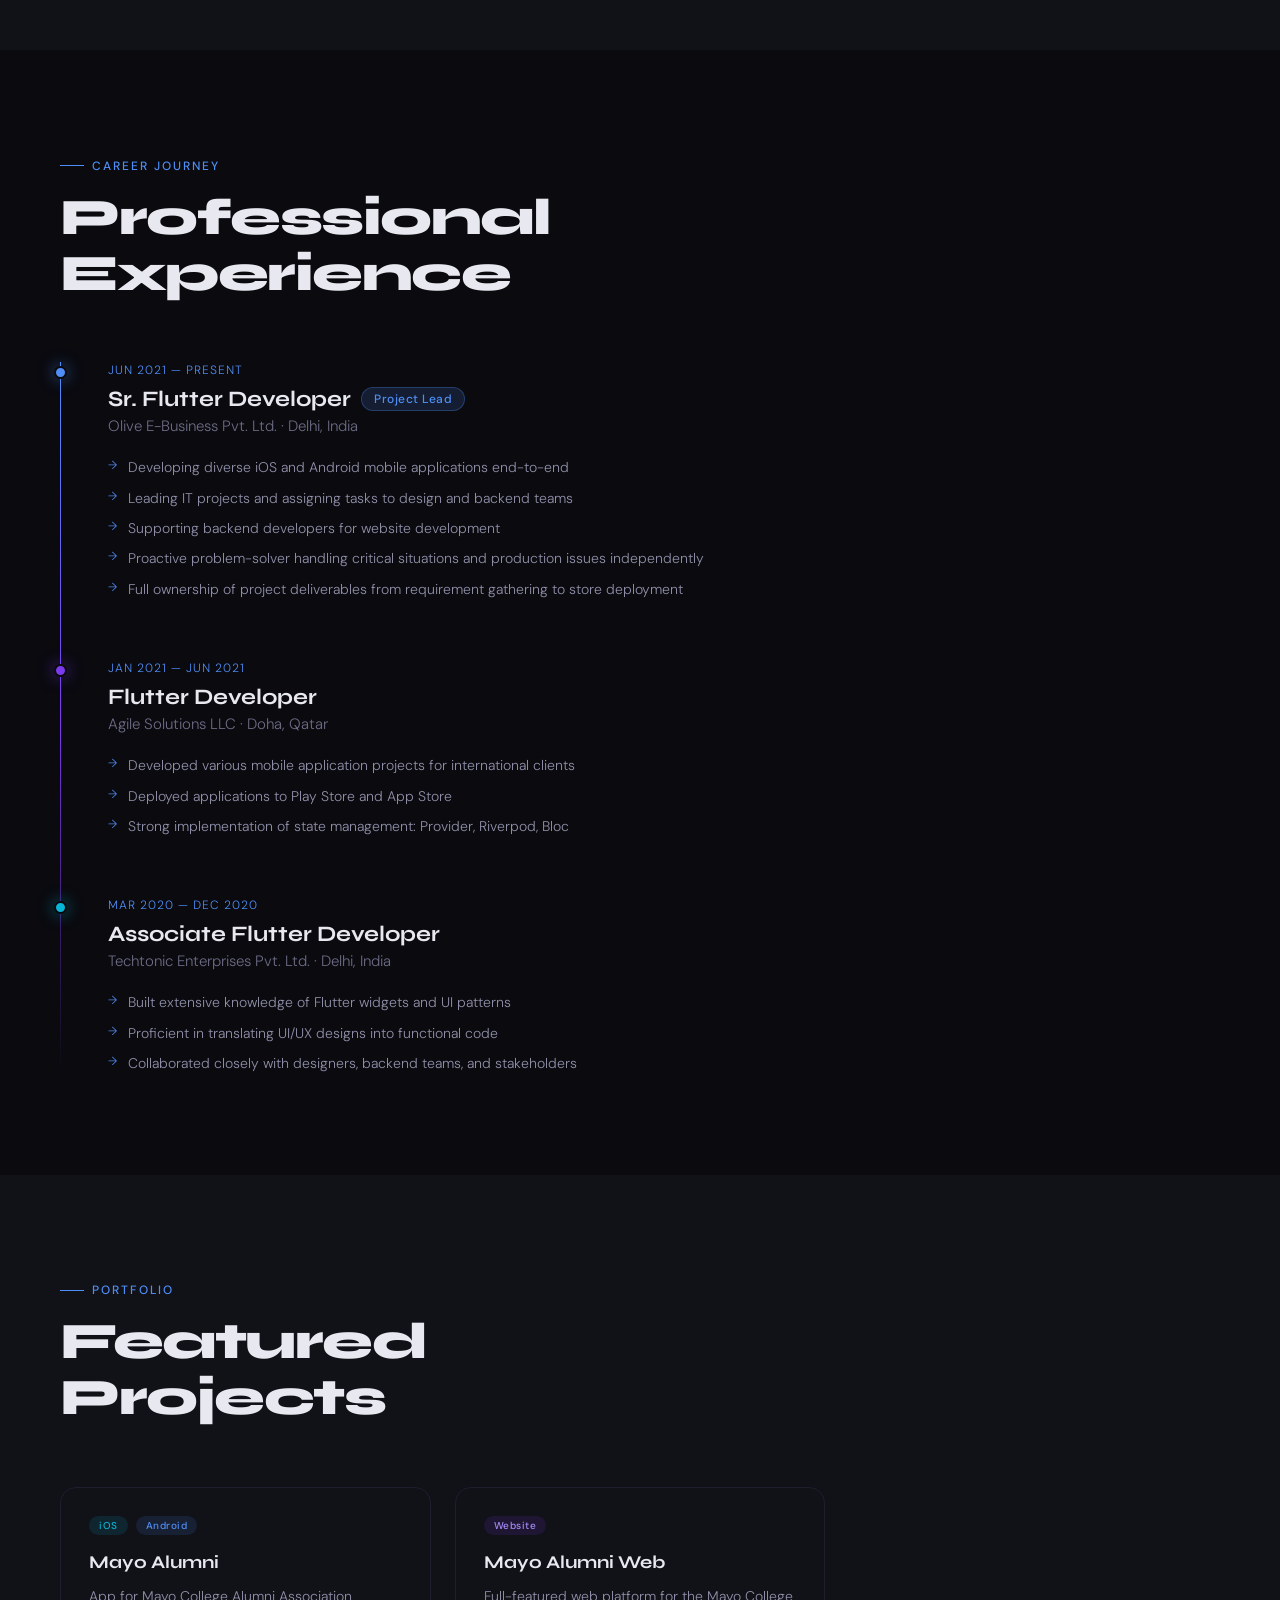
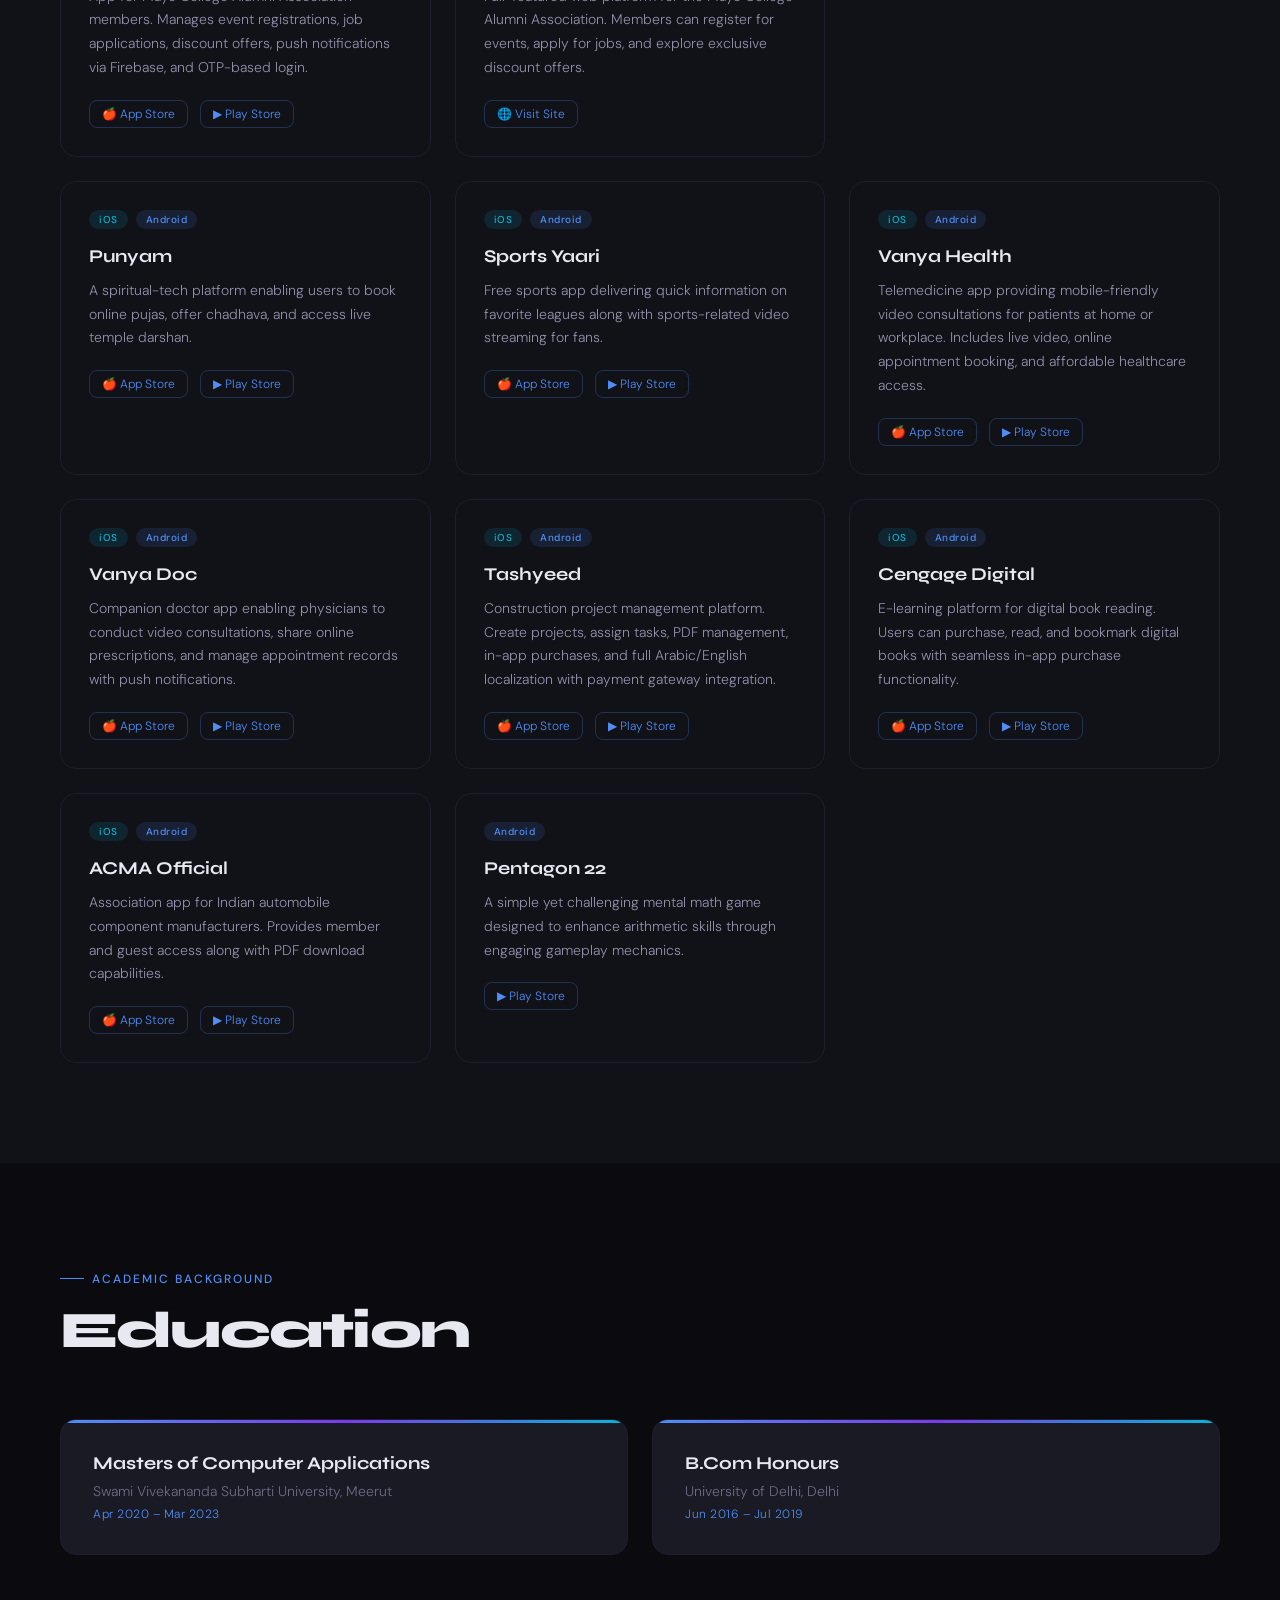
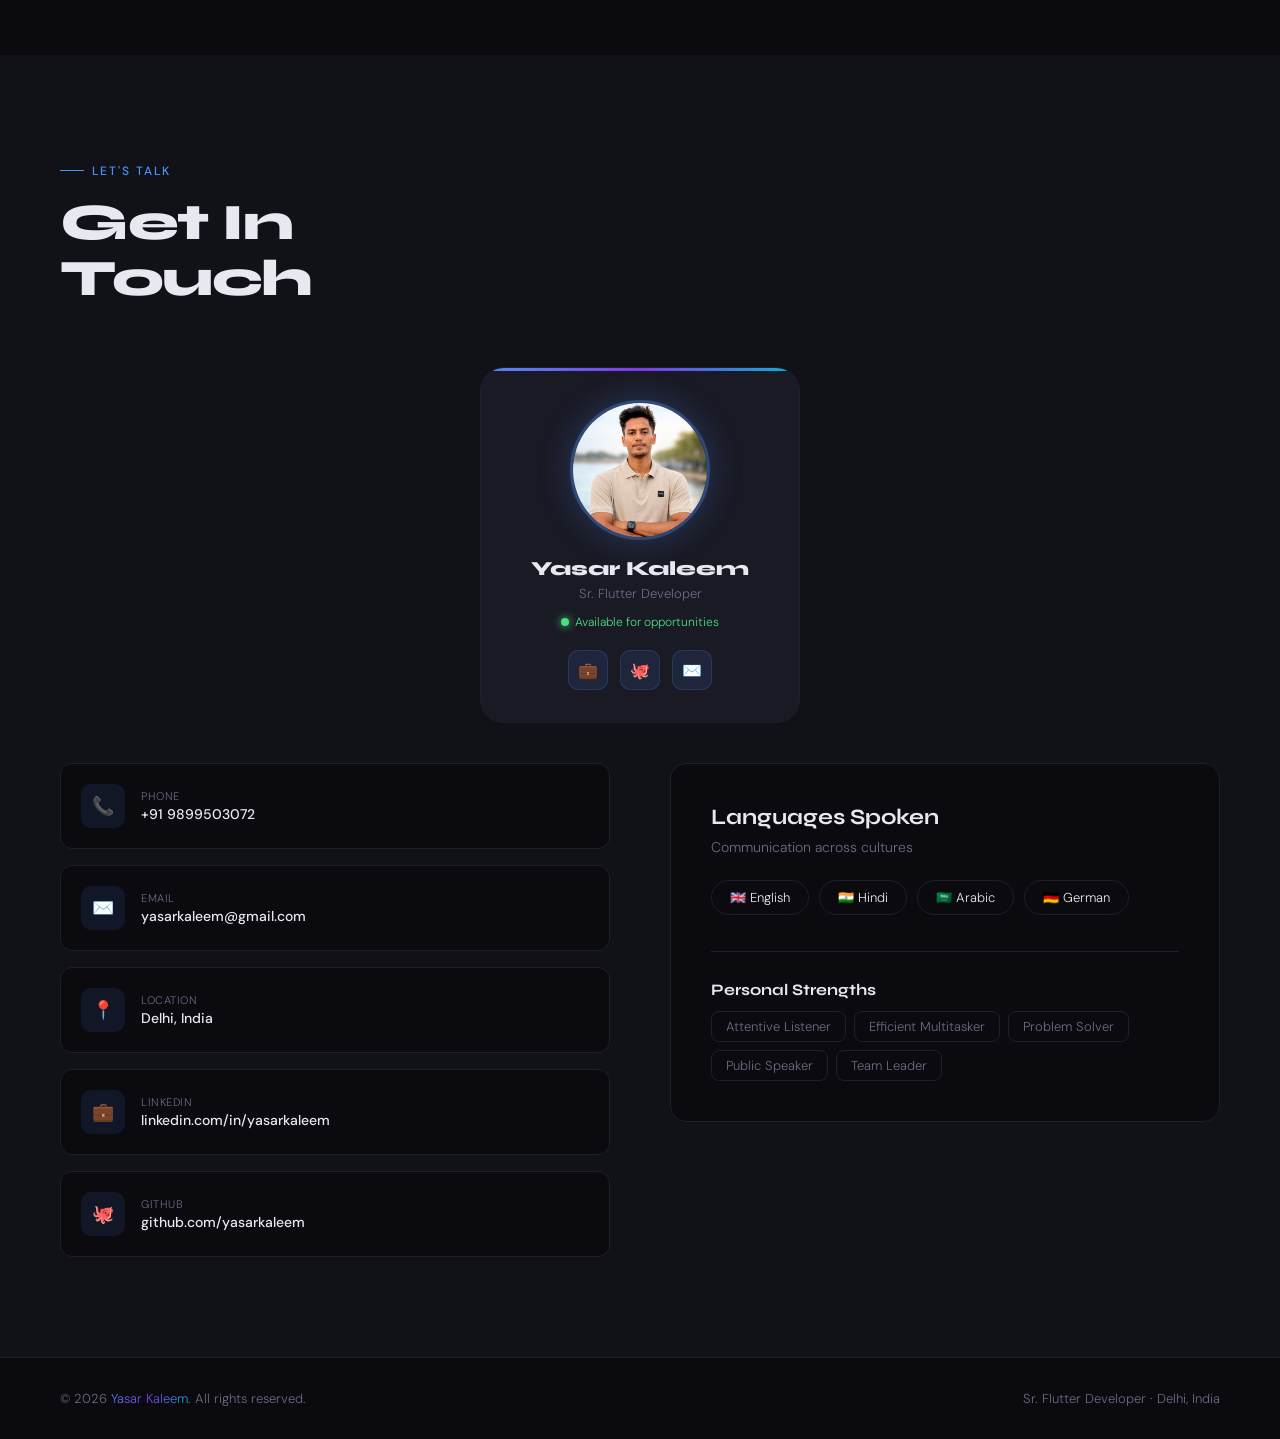
==== commit 69b0eae1: "Add New Projects" ====
--- a/index.html
+++ b/index.html
@@ -1,15 +1,16 @@
 <!DOCTYPE html>
 <html lang="en">
+
 <head>
   <meta charset="UTF-8" />
   <meta name="viewport" content="width=device-width, initial-scale=1.0" />
   <title>Yasar Kaleem — Sr. Flutter Developer</title>
   <link
     href="https://fonts.googleapis.com/css2?family=Syne:wght@400;600;700;800&family=DM+Sans:wght@300;400;500&display=swap"
-    rel="stylesheet"
-  />
-    <link rel="stylesheet" href="style.css" />
+    rel="stylesheet" />
+  <link rel="stylesheet" href="style.css" />
 </head>
+
 <body>
 
   <!-- Custom Cursor -->
@@ -62,23 +63,24 @@
         <div class="hero__ctas">
           <a href="/cdn-cgi/l/email-protection#3d44565c5158585004057d5a505c5451135e5250" class="btn btn--primary">
             <svg width="14" height="14" viewBox="0 0 24 24" fill="none" stroke="currentColor" stroke-width="2">
-              <path d="M4 4h16c1.1 0 2 .9 2 2v12c0 1.1-.9 2-2 2H4c-1.1 0-2-.9-2-2V6c0-1.1.9-2 2-2z"/>
-              <polyline points="22,6 12,12 2,6"/>
+              <path d="M4 4h16c1.1 0 2 .9 2 2v12c0 1.1-.9 2-2 2H4c-1.1 0-2-.9-2-2V6c0-1.1.9-2 2-2z" />
+              <polyline points="22,6 12,12 2,6" />
             </svg>
             Get in Touch
           </a>
           <a href="#projects" class="btn btn--outline">
             View Projects
             <svg width="14" height="14" viewBox="0 0 24 24" fill="none" stroke="currentColor" stroke-width="2">
-              <line x1="5" y1="12" x2="19" y2="12"/>
-              <polyline points="12 5 19 12 12 19"/>
+              <line x1="5" y1="12" x2="19" y2="12" />
+              <polyline points="12 5 19 12 12 19" />
             </svg>
           </a>
-          <a href="[data-uri]